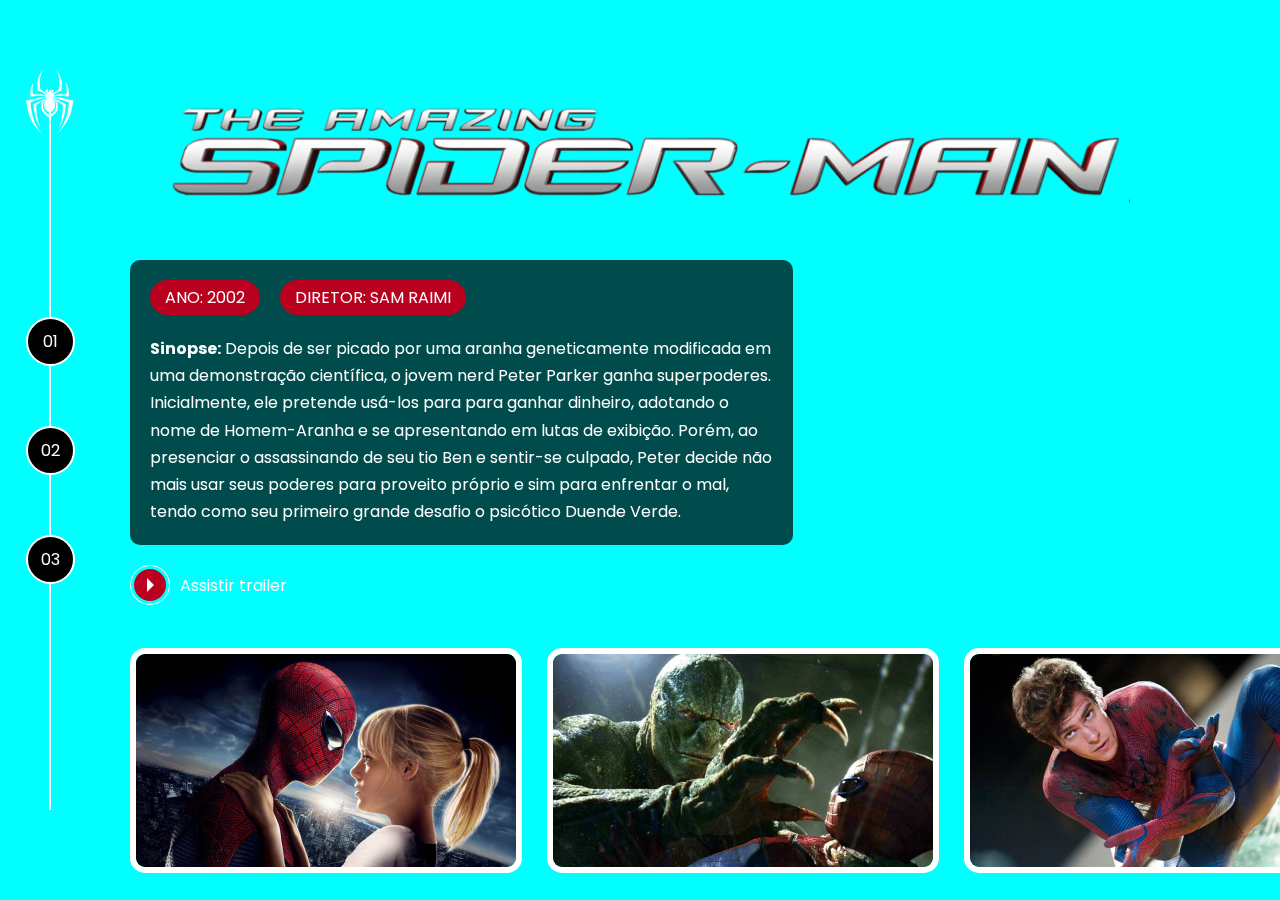
==== pages/andrew-garfield/spiderman1.html @ 1204af57 "Update spiderman1.html" ====
<!DOCTYPE html>
<html lang="en">

<head>
  <meta charset="UTF-8">
  <meta http-equiv="X-UA-Compatible" content="IE=edge">
  <meta name="author" content="Wilian Camilo">
  <meta name="viewport" content="width=device-width, initial-scale=1.0">
  <title>Spider Man | Multiverso</title>
  <link href="../../assets/css/internal.css" rel="stylesheet" type="text/css" />
</head>

<body>
  <div class="s-wrapper">
    <video autoplay loop>
      <source src="../../assets/videos/amazing-spiderman-2014-trailer.mp4" type="video/mp4" />
    </video>

    <!--  Coluna da esquerda com menu (Left Column with menu)  -->
    <div class="s-left-column">
      <nav class="navigator">
        <div class="navigator__icon">
          <a href="../../index.html">
            <img src="../../assets/images/icons/spiderman1.png" />
          </a>
        </div>
        <ul>
          <li><a href="../../index.html">01</a></li>
          <li><a href="./pages/tobey-maguire/spiderman1.html">02</a></li>
          <li><a href="./pages/tom-holland/spiderman1.html">03</a></li>
        </ul>
      </nav>
    </div>
    <!-- FIM - Coluna da esquerda com menu (Left Column with menu)  -->

    <div class="s-main-content">
      <div class="s-main-content__top">
        <div class="s-logo">
          <img src="../../assets/images/spiderman-andrew/movie-01/logo.png" alt="Spiderman (2002)"
            title="Spiderman (2002)" />
        </div>

        <div class="s-description">
          <div class="pills">
            <ul>
              <li>Ano: 2002</li>
              <li>Diretor: Sam Raimi</li>
            </ul>
          </div>
          <div class="s-description__text">
            <p><strong>Sinopse:</strong>&nbsp;Depois de ser picado por uma aranha geneticamente modificada em uma
              demonstração científica, o jovem nerd Peter Parker ganha superpoderes. Inicialmente, ele pretende usá-los
              para para ganhar dinheiro, adotando o nome de Homem-Aranha e se apresentando em lutas de exibição. Porém,
              ao presenciar o assassinando de seu tio Ben e sentir-se culpado, Peter decide não mais usar seus poderes
              para proveito próprio e sim para enfrentar o mal, tendo como seu primeiro grande desafio o psicótico
              Duende Verde.</p>
          </div>
        </div>

        <div class="s-links">
          <ul>
            <li>
              <a href="https://www.youtube.com/watch?v=TYMMOjBUPMM" class="link-button" target="_blank">
                <span class="icon">
                  <div class="play-icon">&nbsp;</div>
                </span>
                <span class="label">
                  Assistir trailer
                </span>
              </a>
            </li>
          </ul>
        </div>
      </div>

      <div class="s-main-content__bottom">
        <div class="gallery">
          <ul>
            <li><a href="#"><img src="../../assets/images/spiderman-andrew/movie-01/gallery/image-01.png" alt=""></a></li>
            <li><a href="#"><img src="../../assets/images/spiderman-andrew/movie-01/gallery/image-02.png" alt=""></a></li>
            <li><a href="#"><img src="../../assets/images/spiderman-andrew/movie-01/gallery/image-03.png" alt=""></a></li>
          </ul>
        </div>
      </div>
    </div>
  </div>
  <script src="https://cdn.jsdelivr.net/npm/@fancyapps/ui@4.0/dist/fancybox.umd.js"></script>
  <script>
    //  JavaScript will go here
  </script>
</body>
</html>
---- assets/css/internal.css ----
@import url('./reset.css');
@import url('./global.css');
@import url('./components/_navigator.css');
@import url('./components/_pills.css');
@import url('./components/_link-button.css');
@import url('./components/_gallery.css');

.s-wrapper {
  display: flex;
  height: 100vh;
  flex-flow: row nowrap; 
  background-color: aqua; 
}

.s-wrapper video{
  position: fixed;
  width: 100%;

}

.s-wrapper .s-left-column {
  width: 100px;
  height: 100%;
  display: flex;
  justify-content: center;
  align-items: center;
  position: fixed;
  padding-right: 50px;
  left: 0;
  top: 0;
  z-index: 1;
}

.s-wrapper .s-main-content{
  height: 100%;
  width: 100%;
  padding-left: 130px;
  position: relative;
}

.s-wrapper .s-main-content__top {
  height: 80vh;
  display: flex;
  flex-direction: column;
  justify-content: flex-start;
}

.s-wrapper .s-main-content__bottom{
  height: 20vh;
  display: flex;
  flex-direction: column;
  justify-content: flex-end;
}

.s-wrapper .s-main-content .s-logo img{
  margin-top: 50px;
  margin-left: 0;
  margin-bottom: 30px;
}

.s-wrapper .s-main-content__top .s-description{
  background-color: rgba(0,0,0,.7);
  max-width: 50%;
  padding: 20px;
  border-radius: 10px;
}

.s-wrapper .s-main-content__top .s-description .s-description__text p{
  color: white;
  line-height: 170%;
}

.s-wrapper .s-main-content__top .s-description .pills{
  margin-bottom: 20px;
}

.s-wrapper .s-main-content .s-links{
  padding: 20px;
  padding-left: 0;
}

.s-wrapper .s-main-content .s-links ul{
  display: flex;
  flex-direction: row;
}

.s-spiderman-01-01 {
  background-image: url('../images/spiderman-tobey/movie-01/background.png');
  background-size:cover;
}

.s-spiderman-01-02 {
  background-image: url('../images/spiderman-tobey/movie-02/background.png');
  background-size: cover;
}

.s-spiderman-01-03 {
  background-image: url('../images/spiderman-tobey/movie-03/background.png');
  background-size: cover;
}
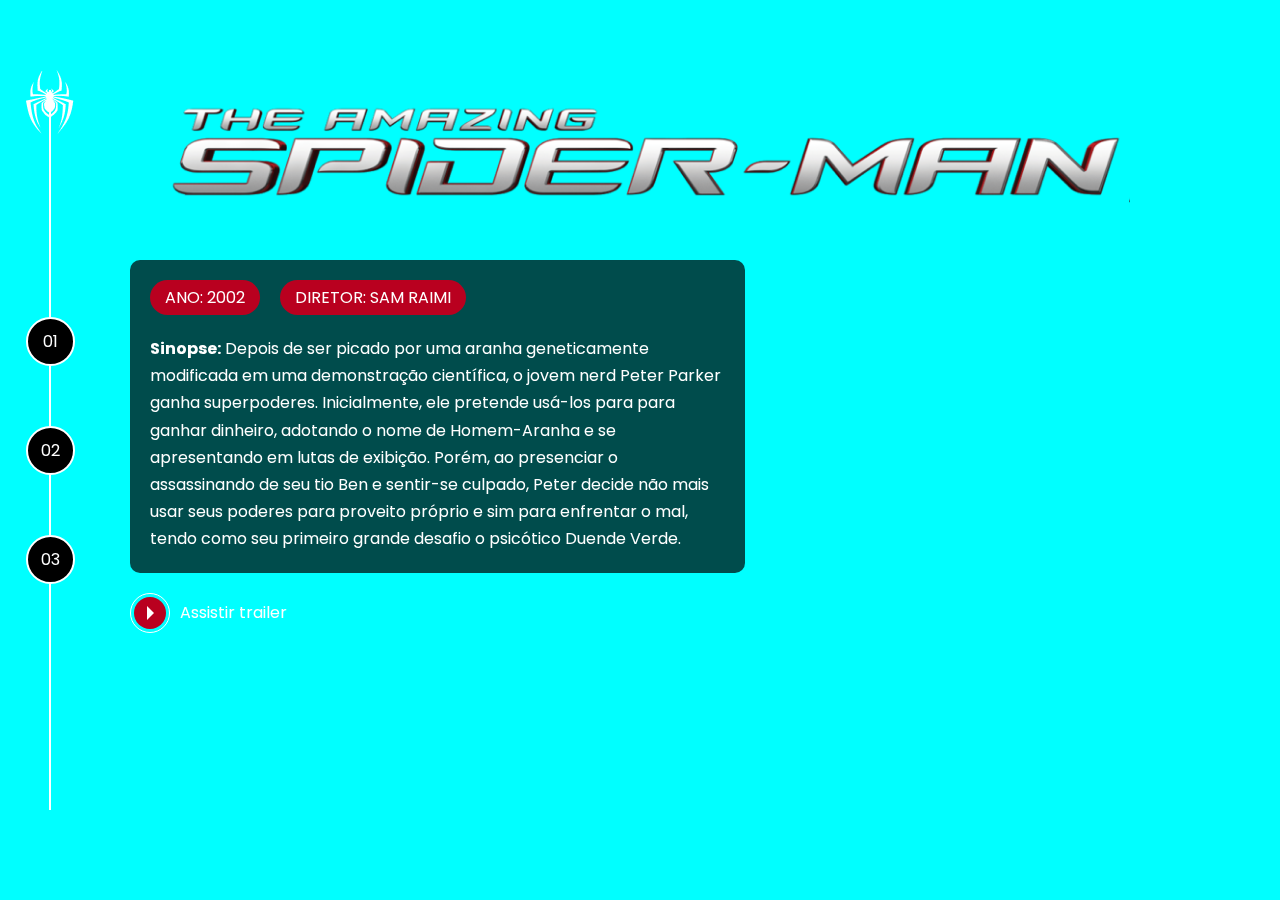
==== commit 89a77074: "Update spiderman1.html" ====
--- a/pages/andrew-garfield/spiderman1.html
+++ b/pages/andrew-garfield/spiderman1.html
@@ -25,9 +25,9 @@
           </a>
         </div>
         <ul>
-          <li><a href="../../index.html">01</a></li>
-          <li><a href="./pages/tobey-maguire/spiderman1.html">02</a></li>
-          <li><a href="./pages/tom-holland/spiderman1.html">03</a></li>
+          <li><a href="../pages/andrew-garfield/spiderman1.html">01</a></li>
+          <li><a href="../pages/tobey-maguire/spiderman1.html">02</a></li>
+          <li><a href="../pages/tom-holland/spiderman1.html">03</a></li>
         </ul>
       </nav>
     </div>
@@ -73,7 +73,7 @@
         </div>
       </div>
 
-      <div class="s-main-content__bottom">
+      <!--<div class="s-main-content__bottom">
         <div class="gallery">
           <ul>
             <li><a href="#"><img src="../../assets/images/spiderman-andrew/movie-01/gallery/image-01.png" alt=""></a></li>
@@ -83,7 +83,7 @@
         </div>
       </div>
     </div>
-  </div>
+  </div>-->
   <script src="https://cdn.jsdelivr.net/npm/@fancyapps/ui@4.0/dist/fancybox.umd.js"></script>
   <script>
     //  JavaScript will go here
--- a/assets/css/internal.css
+++ b/assets/css/internal.css
@@ -1,9 +1,9 @@
-@import url('./reset.css');
-@import url('./global.css');
-@import url('./components/_navigator.css');
-@import url('./components/_pills.css');
-@import url('./components/_link-button.css');
-@import url('./components/_gallery.css');
+@import url('reset.css');
+@import url('global.css');
+@import url('components/_navigator.css');
+@import url('components/_pills.css');
+@import url('components/_link-button.css');
+@import url('components/_gallery.css');
 
 .s-wrapper {
   display: flex;
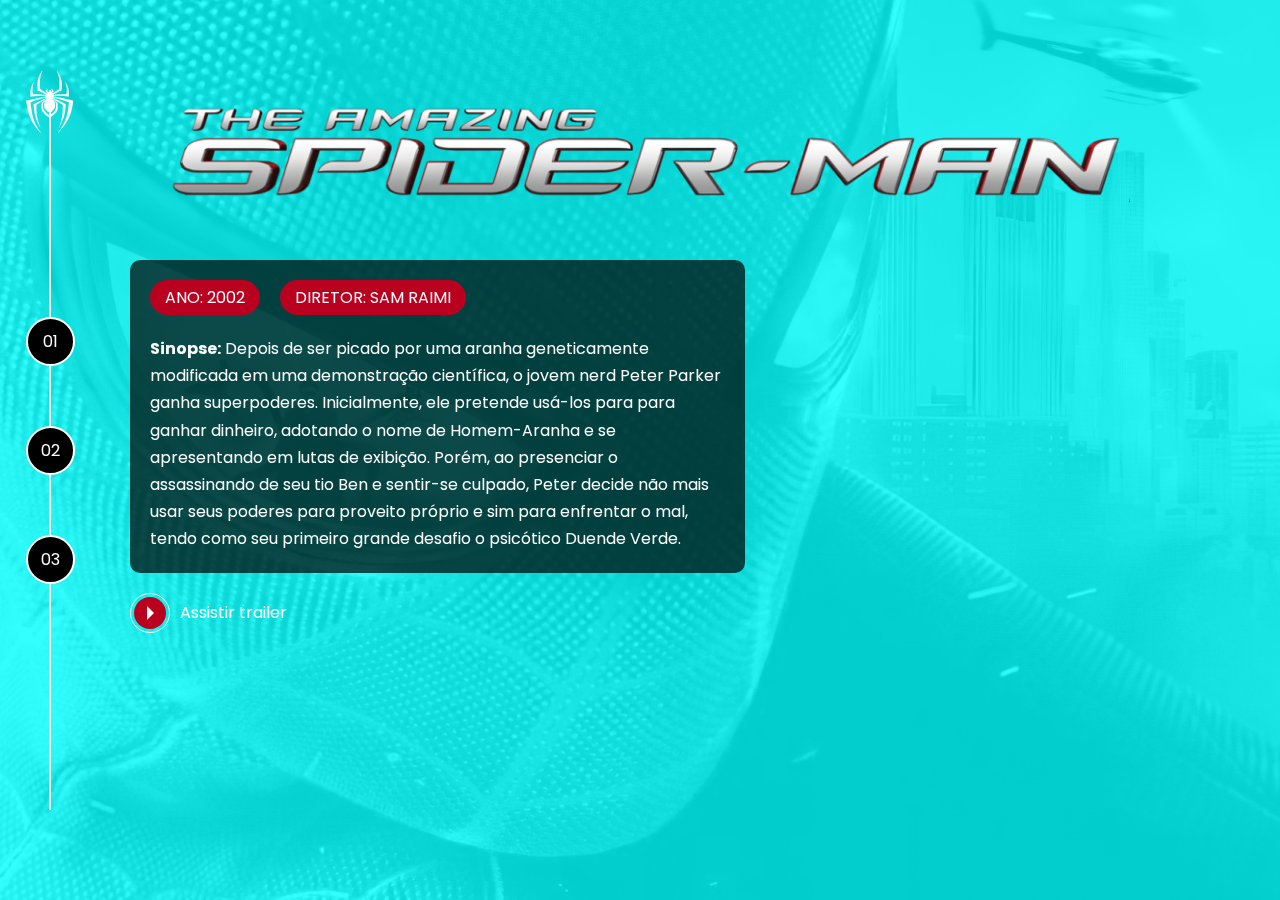
==== commit 1b869fbf: "Update spiderman1.html" ====
--- a/pages/andrew-garfield/spiderman1.html
+++ b/pages/andrew-garfield/spiderman1.html
@@ -8,6 +8,7 @@
   <meta name="viewport" content="width=device-width, initial-scale=1.0">
   <title>Spider Man | Multiverso</title>
   <link href="../../assets/css/internal.css" rel="stylesheet" type="text/css" />
+  <link href="../../assets/css/home-page-styles.css" rel="stylesheet" type="text/css" />
 </head>
 
 <body>
--- a/assets/css/home-page-styles.css
+++ b/assets/css/home-page-styles.css
@@ -0,0 +1,186 @@
+@import url('reset.css');
+@import url('global.css');
+
+body {
+  background-color: var(--primary-color);
+}
+
+body::before {
+  content: "";
+  background-image: url('../images/spider-man-background.jpg');
+  background-repeat: no-repeat;
+  background-position: center;
+  background-size: cover;
+  width: 100%;
+  height: 100%;
+  position: absolute;
+  opacity: 0.2;
+  transition: background-image 1s ease-in-out, opacity 1s ease-in-out;
+}
+
+.s-menu {
+  padding: 1rem 0;
+  width: 100%;
+  text-align: center;
+  position: relative;
+}
+
+.s-menu__item {
+  display: inline-block;
+  text-transform: uppercase;
+  margin: 0 1.25rem;
+}
+
+.s-menu__icon {
+  width: 2.5rem;
+  margin: 0 1.25rem;
+  vertical-align: middle;
+}
+
+.s-container {
+  position: relative;
+  display: flex;
+  align-items: center;
+  justify-content: space-evenly;
+  perspective: 3000px;
+}
+
+.s-card {
+  border: 0.5rem solid white;
+  width: 100%;
+  height: 70vh;
+  position: absolute;
+  transition: filter .5s ease-in-out;
+}
+
+.s-card:nth-child(1) {
+  transform: rotateY(0deg) translateZ(50vw);
+}
+
+.s-card:nth-child(2) {
+  transform: rotateY(120deg) translateZ(50vw);
+}
+
+.s-card:nth-child(3) {
+  transform: rotateY(240deg) translateZ(50vw);
+}
+
+.s-card__background {
+  width: 100%;
+  height: 100%;
+  object-fit: cover;
+  position: absolute;
+  opacity: 1;
+  transition: opacity 1s ease-in-out;
+}
+
+.s-card__image {
+  width: 100%;
+  height: 100%;
+  object-fit: contain;
+  position: relative;
+  transition: 1s ease-in-out;
+}
+
+.s-card__title {
+  font-size: 2rem;
+  text-transform: uppercase;
+  text-align: center;
+  position: absolute;
+  width: 100%;
+  bottom: 0;
+  transition: bottom 1s ease-in-out;
+}
+
+.s-controller {
+  position: absolute;
+  display: flex;
+  justify-content: center;
+  align-items: center;
+  margin-top: 3rem;
+  bottom: 1.5rem;
+  width: 100%;
+}
+
+.s-controller__button {
+  display: flex;
+  align-items: center;
+  justify-content: center;
+  width: 2.5rem;
+  height: 2.5rem;
+  border: 2px solid white;
+  border-radius: 50%;
+  background-color: var(--primary-color);
+  text-align: center;
+  font-size: 1rem;
+  font-weight: bold;
+  cursor: pointer;
+  z-index: 1;
+  transition: transform 0.3s ease-in-out;
+}
+
+.s-controller__button:hover {
+  transform: scale(1.1);
+}
+
+.s-controller__button:nth-child(2) {
+  margin: 0 3.75rem;
+}
+
+.s-controller__button--active {
+  background-color: white;
+  color: var(--primary-color);
+  border: 0.1875rem solid var(--primary-color);
+  outline: 0.125rem solid white;
+}
+
+.s-controller__line {
+  background-color: white;
+  width: 50%;
+  height: 2px;
+  position: absolute;
+}
+
+/* Hover Animation */
+
+.s-card--hovered .s-card__background {
+  cursor: pointer;
+  opacity: 0;
+}
+
+.s-card--hovered .s-card__image {
+  transform: scale(1.4);
+  filter: drop-shadow(30px 10px 4px rgba(0, 0, 0, .5));
+}
+
+body#spider-man-01-hovered::before {
+  background-image: url('../images/pic-sm-bg-01.jpg');
+}
+
+body#spider-man-02-hovered::before {
+  background-image: url('../images/pic-sm-bg-02.jpg');
+}
+
+body#spider-man-03-hovered::before {
+  background-image: url('../images/pic-sm-bg-03.jpg');
+}
+
+body[id^="spider-man-"]::before {
+  opacity: 1;
+}
+
+body[id^="spider-man-"] .s-card:not(.s-card--hovered) {
+  filter: grayscale(100%);
+}
+
+.s-card--hovered .s-card__title {
+  bottom: 50%;
+}
+
+.s-cards-carousel {
+  display: flex;
+  justify-content: center;
+  width: calc(100vw / 3 - 10%);
+  transform-style: preserve-3d;
+  transition: transform 0.4s ease-in;
+}
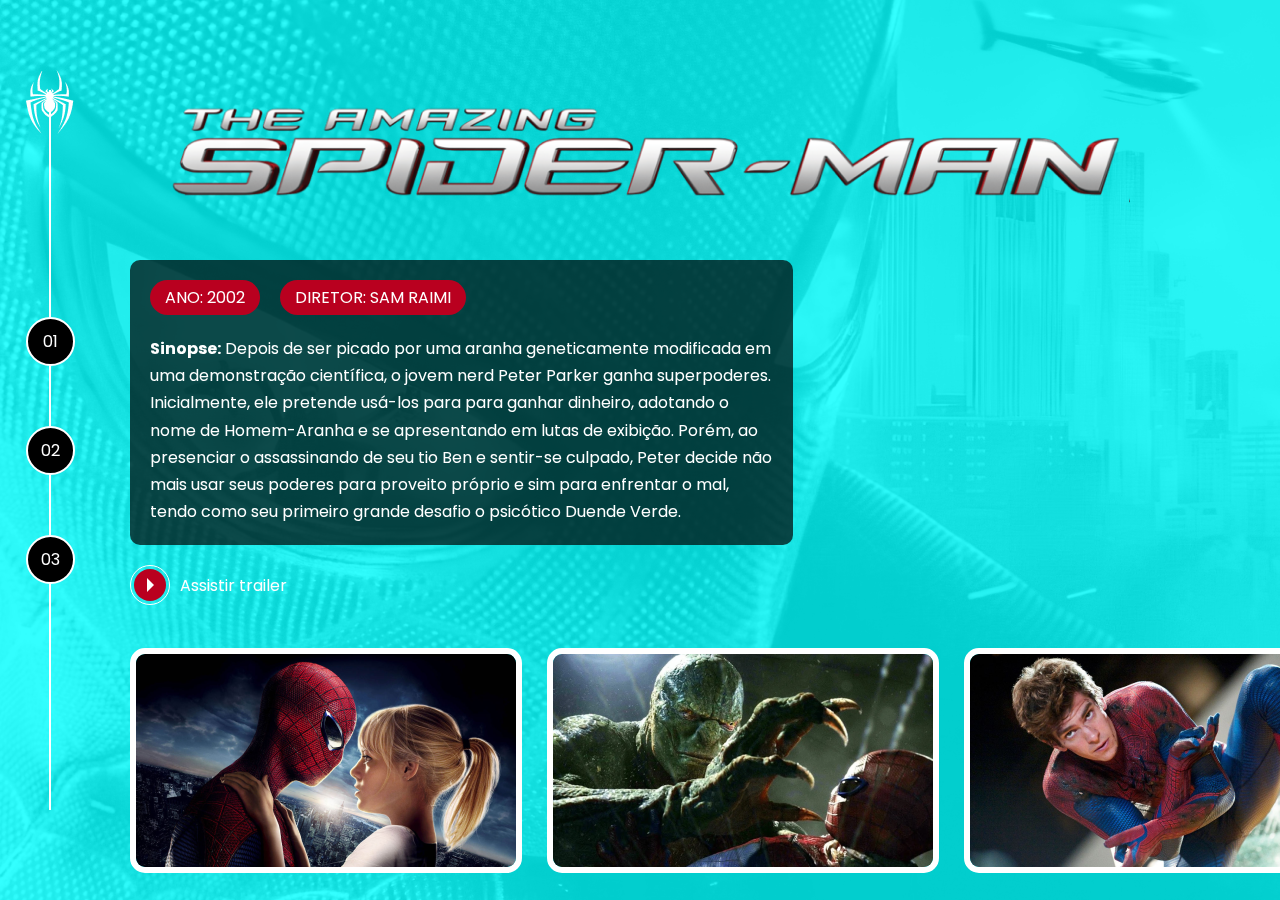
==== commit 211a181c: "Update spiderman1.html" ====
--- a/pages/andrew-garfield/spiderman1.html
+++ b/pages/andrew-garfield/spiderman1.html
@@ -74,17 +74,16 @@
         </div>
       </div>
 
-      <!--<div class="s-main-content__bottom">
-        <div class="gallery">
-          <ul>
-            <li><a href="#"><img src="../../assets/images/spiderman-andrew/movie-01/gallery/image-01.png" alt=""></a></li>
-            <li><a href="#"><img src="../../assets/images/spiderman-andrew/movie-01/gallery/image-02.png" alt=""></a></li>
-            <li><a href="#"><img src="../../assets/images/spiderman-andrew/movie-01/gallery/image-03.png" alt=""></a></li>
-          </ul>
+      <div class="s-main-content__bottom">
+            <div class="gallery">
+                <ul>
+                    <li><a href="#"><img src="../../assets/images/spiderman-andrew/movie-01/gallery/image-01.png" alt=""></a></li>
+                    <li><a href="#"><img src="../../assets/images/spiderman-andrew/movie-01/gallery/image-02.png" alt=""></a></li>
+                    <li><a href="#"><img src="../../assets/images/spiderman-andrew/movie-01/gallery/image-03.png" alt=""></a></li>
+                </ul>
+            </div>
         </div>
-      </div>
     </div>
-  </div>-->
   <script src="https://cdn.jsdelivr.net/npm/@fancyapps/ui@4.0/dist/fancybox.umd.js"></script>
   <script>
     //  JavaScript will go here
